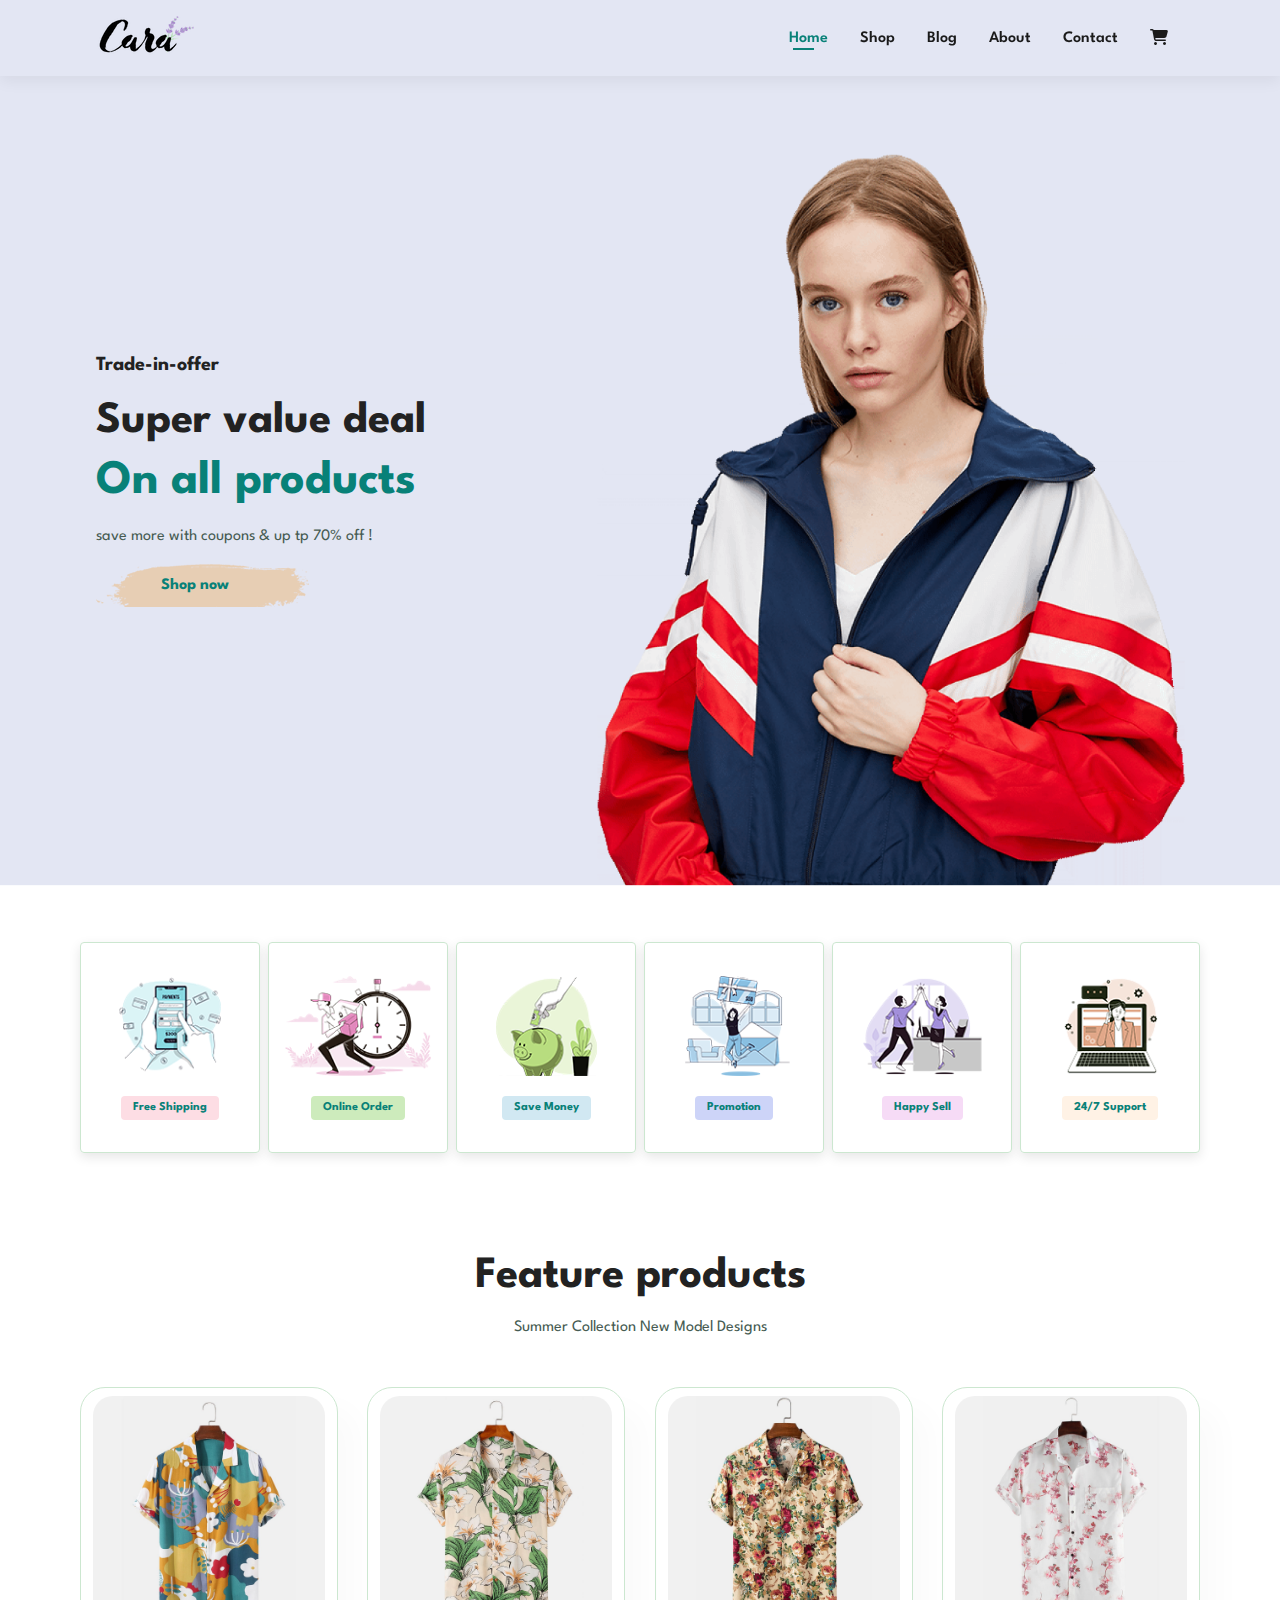
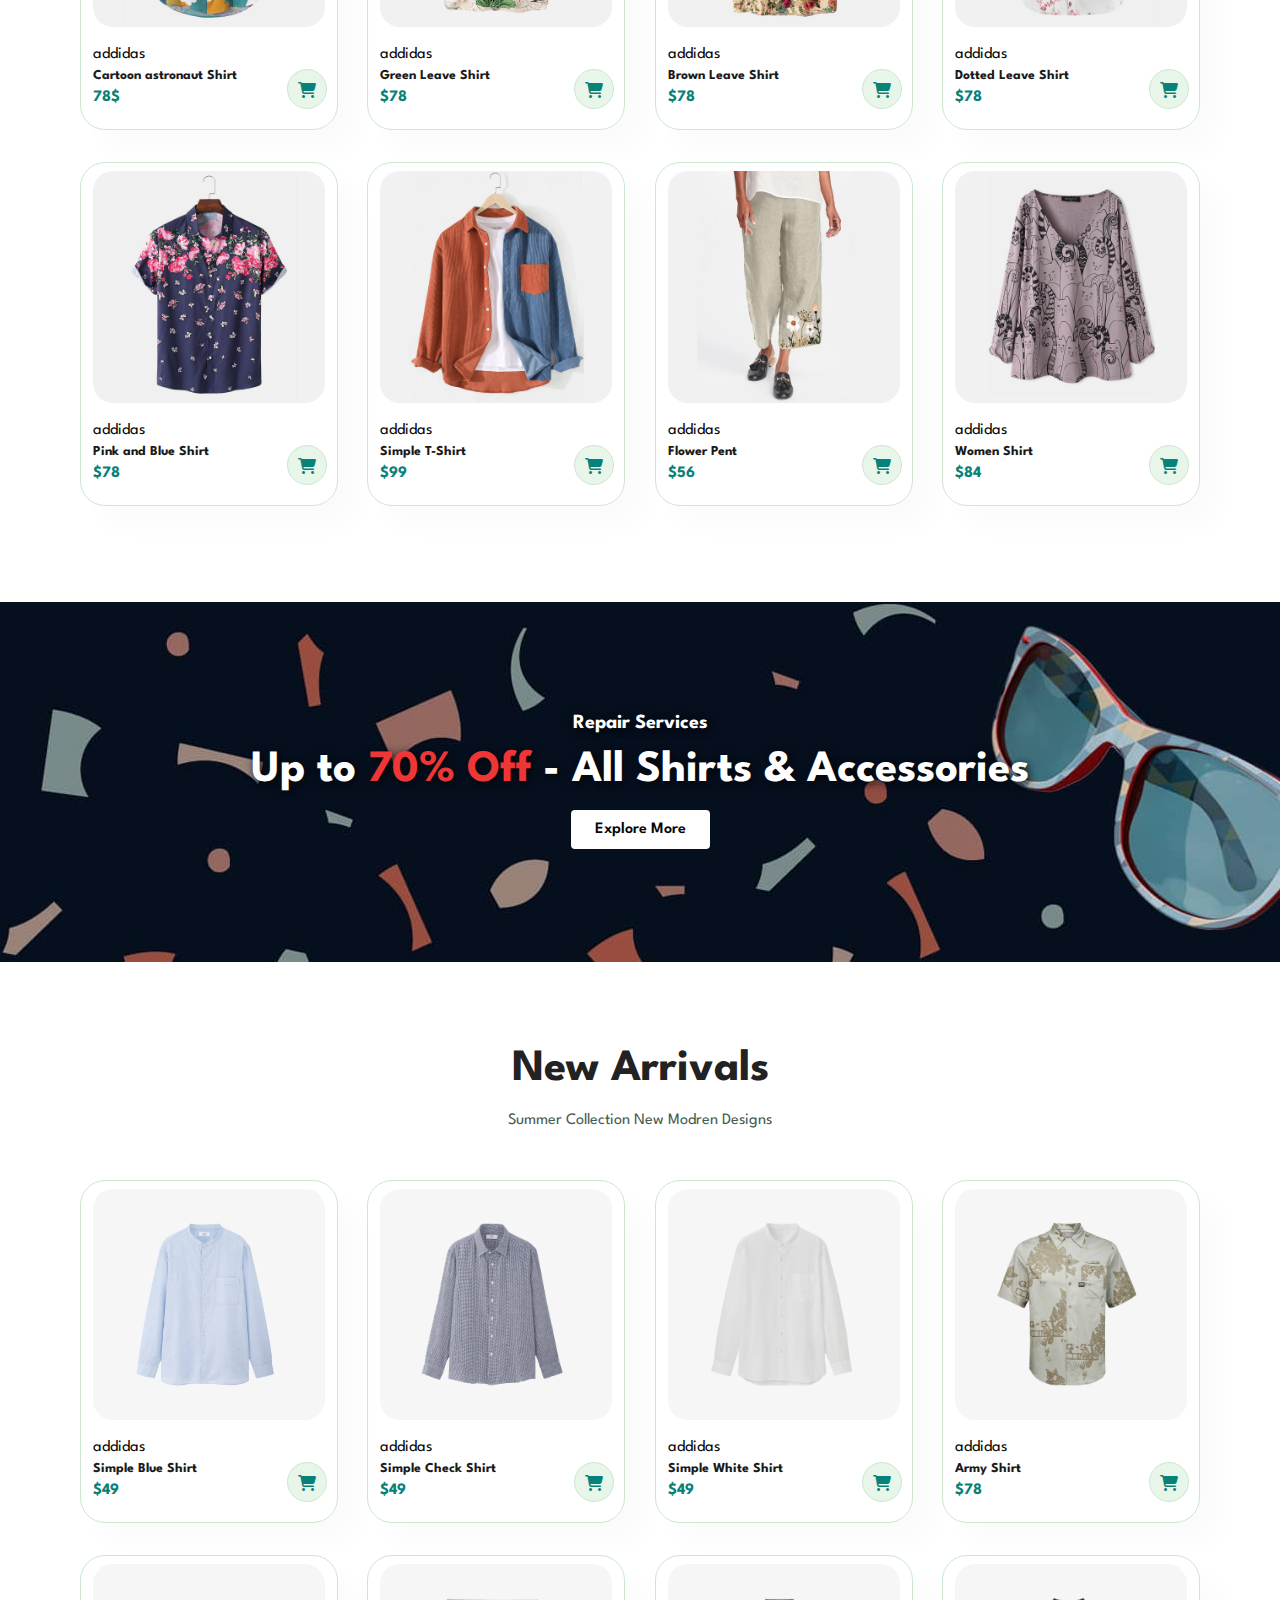
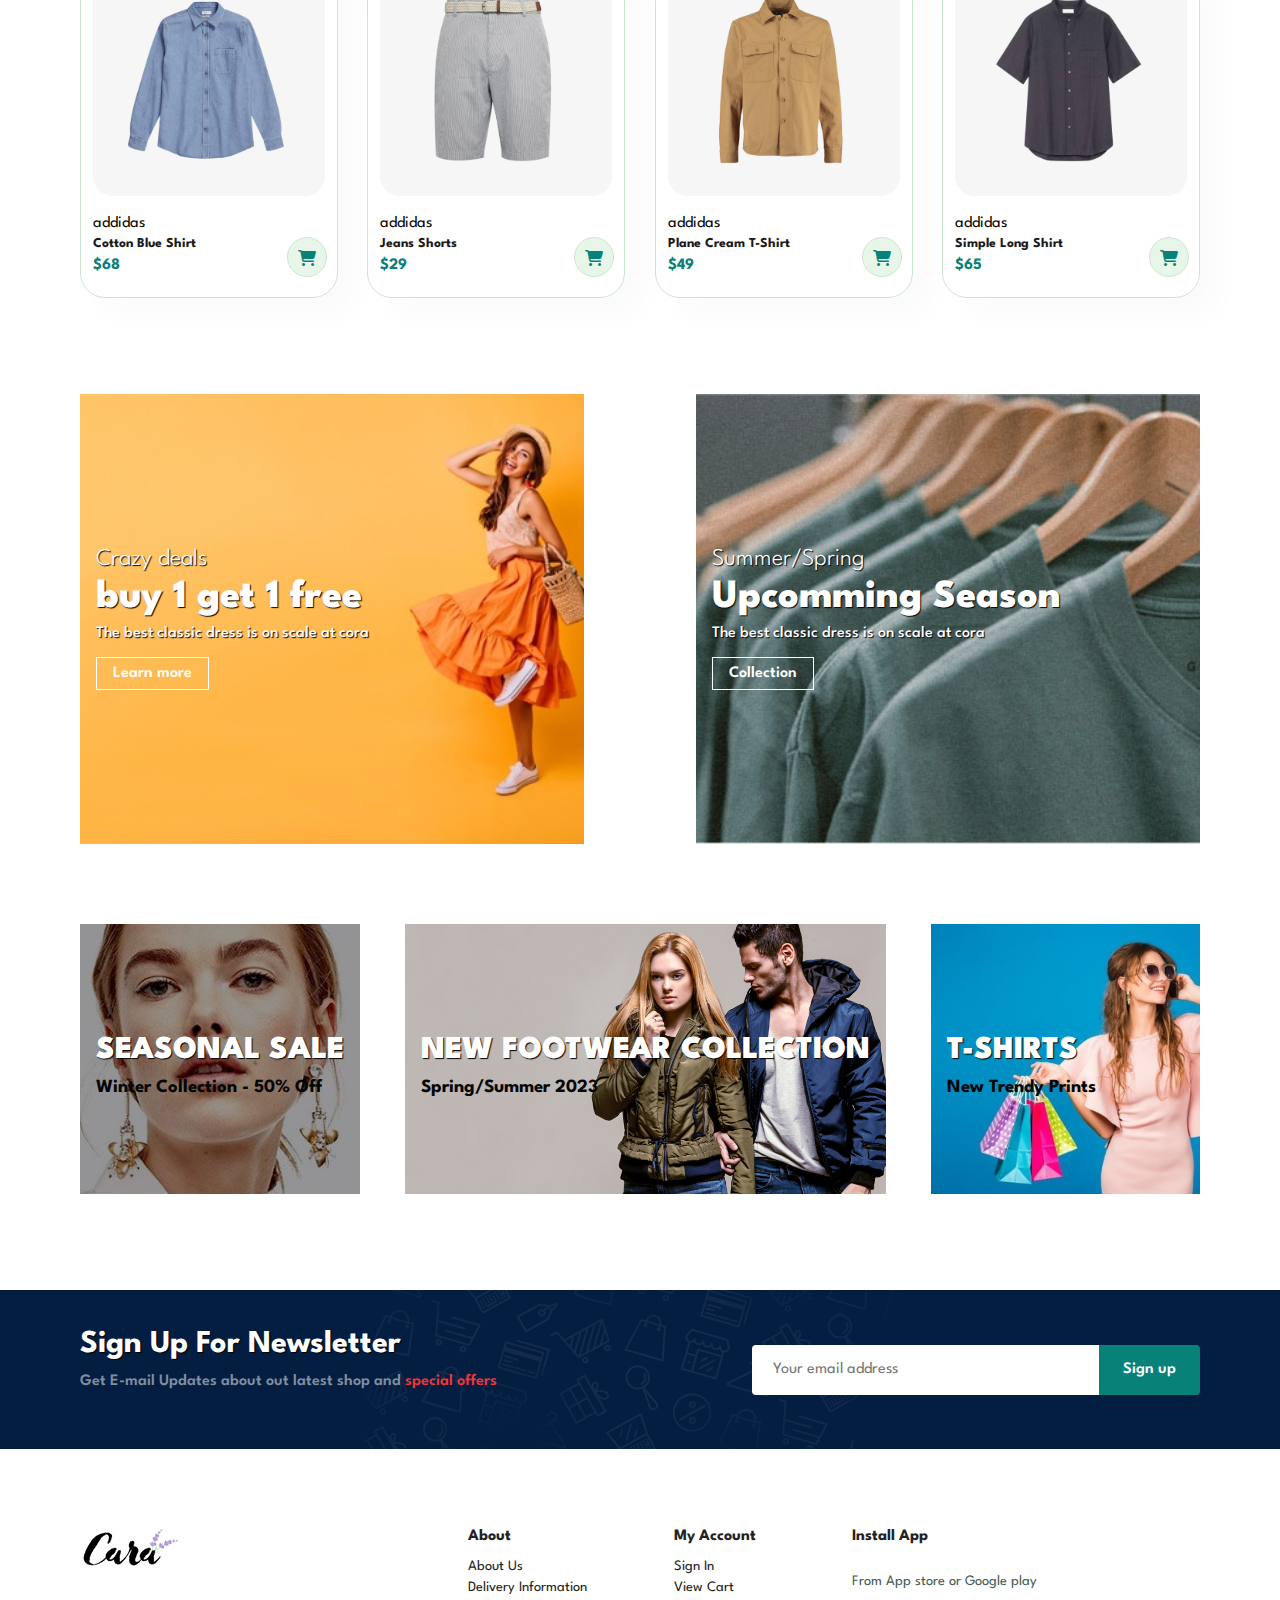
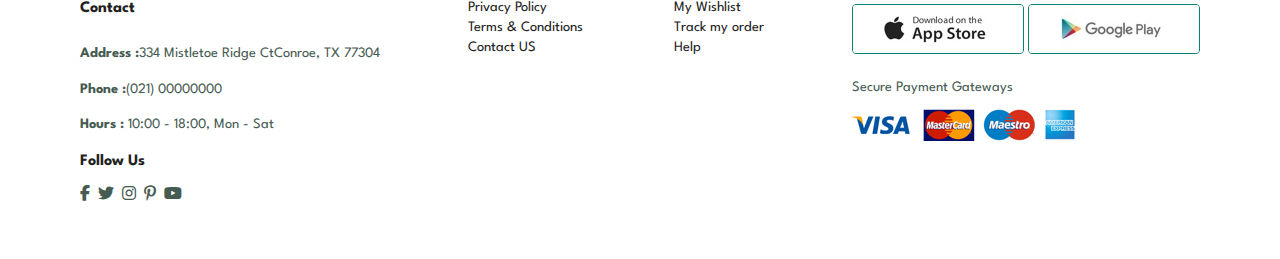
==== index.html @ b38e79e1 "commit the initial files" ====
<!DOCTYPE html>
<html lang="en">
<head>
    <meta charset="UTF-8">
    <meta http-equiv="X-UA-Compatible" content="IE=edge">
    <meta name="viewport" content="width=device-width, initial-scale=1.0">
    <link href="https://fonts.googleapis.com/css2?family=League+Spartan:wght@100;200;300;400;500;600;700;800&display=swap" rel="stylesheet">
    <link rel="stylesheet" href="https://cdnjs.cloudflare.com/ajax/libs/font-awesome/6.3.0/css/all.min.css">
    <link href="style.css" type="text/css" rel="stylesheet">
    <title>E-commerce</title>
</head>
<body>
    <section id="header">
        <a href="index.html"><img id="logo" src="images/logo.png"></a>
        <div>
            <ul id="navbar">
                <li><a class="active" href="index.html">Home</a></li>
                <li><a href="shop.html">Shop</a></li>
                <li><a href="blog.html">Blog</a></li>
                <li><a href="about.html">About</a></li>
                <li><a href="contact.html">Contact</a></li>
                <li id="shopping-cart"><a href="cart.html"><i class="fa-solid fa-cart-shopping"></i></a></li>
                <a href="#" id="close"><i class="fa fa-times"></i></a>
            </ul>
        </div>
        <div id="mobile">
            <a href="cart.html"><i class="fa-solid fa-cart-shopping"></i></a>
            <i id="bar" class="fas fa-outdent"></i>
        </div>
    </section>

    <section id="hero">
        <h4>Trade-in-offer</h4>
        <h2>Super value deal</h2>
        <h1>On all products</h1>
        <p>save more with coupons & up tp 70% off !</p>
        <button>Shop now</button>
    </section>

    <section id="feature" class="section-p1">
       <div class="fea-box">
            <img src="images/features/f1.png" alt="free shipping logo image">
            <h6>Free Shipping</h6>
       </div>
       <div class="fea-box">
            <img src="images/features/f2.png" alt="Online order logo image">
            <h6>Online Order</h6>
       </div>
       <div class="fea-box">
            <img src="images/features/f3.png" alt="Save Money logo image">
            <h6>Save Money</h6>
       </div>
       <div class="fea-box">
            <img src="images/features/f4.png" alt="Promotion logo image">
            <h6>Promotion</h6>
       </div>
       <div class="fea-box">
            <img src="images/features/f5.png" alt="Happy sell logo image">
            <h6>Happy Sell</h6>
       </div>
       <div class="fea-box">
            <img src="images/features/f6.png" alt="24/7 support logo image">
            <h6>24/7 Support</h6>
       </div> 
    </section>

    <section id="product1" class="section-p1">
        <h2>Feature products</h2>
        <p>Summer Collection New Model Designs</p>
        <div class="pro-container">
            <div class="pro">
                <img src="images/products/f1.jpg" alt="First product, branded Shirt for summer collection">
                <div class="des">
                    <span>addidas</span>
                    <h5>Cartoon astronaut Shirt</h5>
                    <h4>78$</h4>
                </div>
                <a href="#"><i class="fa-solid fa-cart-shopping cart"></i></a>
            </div>
            <div class="pro">
                <img src="images/products/f2.jpg" alt="First product, branded Shirt for summer collection">
                <div class="des">
                    <span>addidas</span>
                    <h5>Green Leave Shirt</h5>
                    <h4>$78</h4>
                </div>
                <a href="#"><i class="fa-solid fa-cart-shopping cart"></i></a>
            </div>
            <div class="pro">
                <img src="images/products/f3.jpg" alt="First product, branded Shirt for summer collection">
                <div class="des">
                    <span>addidas</span>
                    <h5>Brown Leave Shirt</h5>
                    <h4>$78</h4>
                </div>
                <a href="#"><i class="fa-solid fa-cart-shopping cart"></i></a>
            </div>
            <div class="pro">
                <img src="images/products/f4.jpg" alt="First product, branded Shirt for summer collection">
                <div class="des">
                    <span>addidas</span>
                    <h5>Dotted Leave Shirt</h5>
                    <h4>$78</h4>
                </div>
                <a href="#"><i class="fa-solid fa-cart-shopping cart"></i></a>
            </div>
            <div class="pro">
                <img src="images/products/f5.jpg" alt="First product, branded Shirt for summer collection">
                <div class="des">
                    <span>addidas</span>
                    <h5>Pink and Blue Shirt</h5>
                    <h4>$78</h4>
                </div>
                <a href="#"><i class="fa-solid fa-cart-shopping cart"></i></a>
            </div>
            <div class="pro">
                <img src="images/products/f6.jpg" alt="First product, branded Shirt for summer collection">
                <div class="des">
                    <span>addidas</span>
                    <h5>Simple T-Shirt</h5>
                    <h4>$99</h4>
                </div>
                <a href="#"><i class="fa-solid fa-cart-shopping cart"></i></a>
            </div>
            <div class="pro">
                <img src="images/products/f7.jpg" alt="First product, branded Shirt for summer collection">
                <div class="des">
                    <span>addidas</span>
                    <h5>Flower Pent</h5>
                    <h4>$56</h4>
                </div>
                <a href="#"><i class="fa-solid fa-cart-shopping cart"></i></a>
            </div>
            <div class="pro">
                <img src="images/products/f8.jpg" alt="First product, branded Shirt for summer collection">
                <div class="des">
                    <span>addidas</span>
                    <h5>Women Shirt</h5>
                    <h4>$84</h4>
                </div>
                <a href="#"><i class="fa-solid fa-cart-shopping cart"></i></a>
            </div>
        </div>
    </section>

    <section id="banner" class="section-m1">
        <h4>Repair Services</h4>
        <h2>Up to <span>70% Off</span> - All Shirts & Accessories</h2>
        <button class="btn-normal">Explore More</button>
    </section>

    <section id="product1" class="section-p1">
        <h2>New Arrivals</h2>
        <p>Summer Collection New Modren Designs</p>
        <div class="pro-container">
            <div class="pro">
                <img src="images/products/n1.jpg" alt="First product, branded Shirt for summer collection">
                <div class="des">
                    <span>addidas</span>
                    <h5>Simple Blue Shirt</h5>
                    <h4>$49</h4>
                </div>
                <a href="#"><i class="fa-solid fa-cart-shopping cart"></i></a>
            </div>
            <div class="pro">
                <img src="images/products/n2.jpg" alt="First product, branded Shirt for summer collection">
                <div class="des">
                    <span>addidas</span>
                    <h5>Simple Check Shirt</h5>
                    <h4>$49</h4>
                </div>
                <a href="#"><i class="fa-solid fa-cart-shopping cart"></i></a>
            </div>
            <div class="pro">
                <img src="images/products/n3.jpg" alt="First product, branded Shirt for summer collection">
                <div class="des">
                    <span>addidas</span>
                    <h5>Simple White Shirt</h5>
                    <h4>$49</h4>
                </div>
                <a href="#"><i class="fa-solid fa-cart-shopping cart"></i></a>
            </div>
            <div class="pro">
                <img src="images/products/n4.jpg" alt="First product, branded Shirt for summer collection">
                <div class="des">
                    <span>addidas</span>
                    <h5>Army Shirt</h5>
                    <h4>$78</h4>
                </div>
                <a href="#"><i class="fa-solid fa-cart-shopping cart"></i></a>
            </div>
            <div class="pro">
                <img src="images/products/n5.jpg" alt="First product, branded Shirt for summer collection">
                <div class="des">
                    <span>addidas</span>
                    <h5>Cotton Blue Shirt</h5>
                    <h4>$68</h4>
                </div>
                <a href="#"><i class="fa-solid fa-cart-shopping cart"></i></a>
            </div>
            <div class="pro">
                <img src="images/products/n6.jpg" alt="First product, branded Shirt for summer collection">
                <div class="des">
                    <span>addidas</span>
                    <h5>Jeans Shorts</h5>
                    <h4>$29</h4>
                </div>
                <a href="#"><i class="fa-solid fa-cart-shopping cart"></i></a>
            </div>
            <div class="pro">
                <img src="images/products/n7.jpg" alt="First product, branded Shirt for summer collection">
                <div class="des">
                    <span>addidas</span>
                    <h5>Plane Cream T-Shirt</h5>
                    <h4>$49</h4>
                </div>
                <a href="#"><i class="fa-solid fa-cart-shopping cart"></i></a>
            </div>
            <div class="pro">
                <img src="images/products/n8.jpg" alt="First product, branded Shirt for summer collection">
                <div class="des">
                    <span>addidas</span>
                    <h5>Simple Long Shirt</h5>
                    <h4>$65</h4>
                </div>
                <a href="#"><i class="fa-solid fa-cart-shopping cart"></i></a>
            </div>
        </div>
    </section>

    <section id="sm-banner" class="section-p1">
        <div class="banner-box">
            <h4>Crazy deals</h4>
            <h2>buy 1 get 1 free</h2>
            <span>The best classic dress is on scale at cora</span>
            <button class="btn-white">Learn more</button>
        </div>

        <div class="banner-box banner-box2">
            <h4>Summer/Spring</h4>
            <h2>Upcomming Season</h2>
            <span>The best classic dress is on scale at cora</span>
            <button class="btn-white">Collection</button>
        </div>
    </section>

    <section id="banner3" class="section-p1">
        <div class="banner-box">
            <h2>SEASONAL SALE</h2>
            <h3>Winter Collection - 50% Off</h3>
        </div>

        <div class="banner-box banner-box2">
            <h2>NEW FOOTWEAR COLLECTION</h2>
            <h3>Spring/Summer 2023</h3>
        </div>
        
        <div class="banner-box banner-box3">
            <h2>T-SHIRTS</h2>
            <h3>New Trendy Prints</h3>
        </div>
    </section>

    <section id="news-letter" class="section-p1 section-m1">
        <div class="news-text">
            <h4>Sign Up For Newsletter</h4>
            <p>Get E-mail Updates about out latest shop and <span>special offers</span></p>
        </div>
        <div class="news-input">
            <input type="text" placeholder="Your email address">
            <button class="btn-normal">Sign up</button>
        </div>
    </section>

    <footer class="section-p1">
        <div class="col">
            <img class="logo" src="images/logo.png">
            <h4>Contact</h4>
            <p><strong>Address :</strong>334 Mistletoe Ridge CtConroe, TX 77304</p>
            <p><strong>Phone :</strong>(021) 00000000</p>
            <p><strong>Hours :</strong> 10:00 - 18:00, Mon - Sat</p>
            <div class="follow">
                <h4>Follow Us</h4>
                <div class="icons">
                    <i class="fab fa-facebook-f"></i>
                    <i class="fab fa-twitter"></i>
                    <i class="fab fa-instagram"></i>
                    <i class="fab fa-pinterest-p"></i>
                    <i class="fab fa-youtube"></i>
                </div>
            </div>
        </div>

        <div class="col">
            <h4>About</h4>
            <a href="#">About Us</a>
            <a href="#">Delivery Information</a>
            <a href="#">Privacy Policy</a>
            <a href="#">Terms & Conditions</a>
            <a href="#">Contact US</a>
        </div>
        
        <div class="col">
            <h4>My Account</h4>
            <a href="#">Sign In</a>
            <a href="#">View Cart</a>
            <a href="#">My Wishlist</a>
            <a href="#">Track my order</a>
            <a href="#">Help</a>
        </div>

        <div class="col install">
            <h4>Install App</h4>
            <p>From App store or Google play</p>
            <div class="row">
                <img src="images/pay/app.jpg">
                <img src="images/pay/play.jpg">
            </div>
            <p>Secure Payment Gateways</p>
            <img src="images/pay/pay.png">
        </div>
    </footer>
    <script src="script.js"></script>
</body>
</html>
---- style.css ----
*{
    margin: 0;
    padding: 0;
    box-sizing: border-box;
    font-family: 'League Spartan', sans-serif;   
}
body{
    width: 100%;
}
h1{
    font-size: 3rem;
    line-height: 4rem;
    color: #222;
}

h2{
    font-size: 2.8rem;
    line-height: 3.5rem;
    color: #222;
}

h4{
    font-size: 1.25rem;
    color: #222;
}

h6{
    font-size: .75rem;
    font-weight: 700;
}

p{
    font-size: 1rem;
    color: #465b52;
    margin: 15px 0 20px 0;
}

.section-p1{
    padding: 40px 80px;
}
.section-m1{
    margin: 40px 0;
}

button.btn-normal{
    font-size: 1rem;
    font-weight: 600;
    padding: .75em 1.5em;
    background-color: #fff;
    color: #060606;
    border-radius: 4px;
    border: none;
    outline: none;
    transition: 0.2s;
    cursor: pointer;
}
button.btn-white{
    font-size: 1rem;
    font-weight: 600;
    padding: .5em 1em;
    background-color: transparent;
    color: #fff;
    border: 1px solid #fff;
    outline: none;
    transition: 0.2s;
    cursor: pointer;
}
#header{
    display: flex;
    justify-content: space-between;
    align-items: center;
    padding: 1em 6em;
    background-color: #e3e6f3;
    box-shadow: 0 5px 15px rgba(0, 0,  0, 0.06);
    z-index: 999;
    position: sticky;
    top: 0;
    left: 0;
}
#navbar{
    display: flex;
    justify-content: center;
    align-items: center;
}
#navbar li{
    list-style: none;
    padding: 0 1em;
    position: relative;
}

#navbar li a{
    text-decoration: none;
    font-weight: 600;
    font-size: 1rem;
    color: #1a1a1a;
    transition: .3s ease;
}
#navbar li a:hover,
#navbar li a.active{
    color: #088178;   
}
#navbar li a.active::after,
#navbar li a:hover::after{
    content: "";
    width: 30%;
    height: 2px;
    background: #088178;
    position: absolute;
    bottom: -4px;
    left: 20px;
}
#mobile,
#close{
    display: none;
    align-items: center;
}
/* home page*/
#hero{
    background-image: url(images/hero4.png);
    width: 100%;
    height: 90vh;
    background-size: cover;
    background-position: top 25% right 0;
    padding: 0 6em;
    display: flex;
    flex-direction: column;
    justify-content: center;
    align-items: flex-start;
}
#hero h4{
    padding-bottom: 1em;
}
#hero h1{
    color: #088178;
}
#hero button{
    background-image: url(images/button.png);
    background-repeat: no-repeat;
    background-color: transparent;
    border: none;
    color: #088178;
    padding:14px 80px 14px 65px;
    cursor: pointer;
    font-weight: 700;
    font-size: 1rem;
}
#feature{
    display: flex;
    justify-content: space-between;
    align-items: center;
    flex-wrap: wrap;
}
#feature .fea-box{
    width: 180px;
    padding: 2em 1em;
    text-align: center;
    box-shadow: rgba(0, 0, 0, 0.1) 0px 4px 12px;
    border: 1px solid #cce7d0;
    border-radius: 4px;
    margin: 1em 0;
}
#feature .fea-box:hover{
    box-shadow: rgba(0, 0, 0, 0.16) 0px 10px 36px 0px, rgba(0, 0, 0, 0.06) 0px 0px 0px 1px;
}
#feature .fea-box img {
    width: 100%;
    margin-bottom: 1em;
}
#feature .fea-box h6{
    display: inline-block;
    padding: .5em 1em;
    line-height: 1;
    border-radius: 4px;
    color: #088178;
    background-color: #fddde4;
}
#feature .fea-box:nth-child(2) h6{
   background-color: #cdebbc;
}
#feature .fea-box:nth-child(3) h6{
    background-color: #d1e8f2;
}
#feature .fea-box:nth-child(4) h6{
    background-color: #cdd4f8;
}
#feature .fea-box:nth-child(5) h6{
    background-color: #f6dbf6;
}
#feature .fea-box:nth-child(6) h6{
    background-color: #fff2e5;
}
#product1{
    text-align: center;
}
.pro-container{
    display: flex;
    padding-top: 1em;
    justify-content: space-between;
    flex-wrap: wrap;
}
#product1 .pro{
    width: 23%;
    min-width: 250px;
    padding: .5em .75em;
    border: 1px solid #cce7d0;
    border-radius: 25px;
    cursor: pointer;
    box-shadow: 20px 20px 30px rgba(0, 0, 0, 0.02);
    margin: 1em 0;
    transition: .2s ease;
    position: relative;
}
#product1 .pro:hover{
    box-shadow: 20px 20px 30px rgba(0, 0, 0, 0.06);
}
#product1 .pro img{
    width: 100%;
    border-radius: 20px;
}
#product1 .pro .des{
    text-align: start;
    padding: 1em 0;
}
#product1 .pro .des span{
    color: #060606;
    font-size: 1rem;
}   
#product1 .pro .des h5{
    color: #1a1a1a;
    padding-top: .5em;
    font-size: .85rem;
}
#product1 .pro .des h4{
    padding-top: .5em;
    font-size: 1rem;
    font-weight: 700;
    color: #088178;

}
#product1 .pro .cart{
    width: 40px;
    height: 40px;
    line-height: 40px;
    border: 1px solid #cce7d0;
    border-radius: 50px;
    background-color: #e8f6ea;
    color: #088178;
    position: absolute;
    bottom: 20px;
    right: 10px;
}
#banner{
    width: 100%;
    height: 40vh;
    display: flex;
    flex-direction: column;
    justify-content: center;
    align-items: center;
    background-image: url(images/banner/b2.jpg);
    background-size: cover;
    background-position: center;
}
#banner h4,
#banner h2{
    color: #fff;
    text-shadow: 2px 2px 8px #060606;
}
#banner h2{
    margin: .25em;
}
#banner h2 span{
    color: #ef3636;
}
#banner button:hover{
    color: #fff;
    background-color: #088178;
}

#sm-banner,
#banner3{
    display: flex;
    flex-wrap: wrap;
    justify-content: space-between;
}

#sm-banner .banner-box,
#banner3 .banner-box{
    display: flex;
    flex-direction: column;
    justify-content: center;
    align-items: flex-start;
    background-size: cover;
    background-position: center;    
    padding: 1em;
}
#sm-banner .banner-box{
    min-width: 45%;
    height: 50vh;
    background-image: url(images/banner/b17.jpg);   
}

#sm-banner .banner-box2{
    background-image: url(images/banner/b10.jpg);
}

#sm-banner .banner-box h4,
#sm-banner .banner-box h2,
#sm-banner .banner-box span,
#banner3 .banner-box h2,
#news-letter .news-text h4{
    color: #fff;
    text-shadow: .5px .5px 1px #060606;
}
#sm-banner .banner-box h4{
    font-size: 1.5rem;
    font-weight: 300;
}
#sm-banner .banner-box h2{
    font-size: 2.5rem;
    font-weight: 800 ;
}
#sm-banner .banner-box span{
    margin-bottom: 1em;
    font-size: 1rem;
    font-weight: 500;
}
#sm-banner .banner-box:hover button{
    background-color: #088178;
    border: 1px solid #088178;
}
#banner3 .banner-box{
    min-width: 24%;
    height: 30vh;
    background-image: url(images/banner/b7.jpg);
    margin-bottom: 1em;
}
#banner3 .banner-box2{
    background-image: url(images/banner/b4.jpg);
}

#banner3 .banner-box3{
    background-image: url(images/banner/b18.jpg);
}
#banner3 .banner-box h2{
    font-size: 2rem;
    font-weight: 900;
}
#banner3 .banner-box h3{
    color: #060606;
}
#news-letter{
    background-image: url(images/banner/b14.png);
    background-position: center;
    background-repeat: no-repeat;
    background-color: #041e42;
    display: flex;
    justify-content: space-between;
    align-items: center;
    flex-wrap: wrap;
}
#news-letter .news-text h4{
    font-size: 2rem;
    font-weight: 700;
}
#news-letter .news-text p{
    color: #818ea0;
    font-weight: 600;
}
#news-letter .news-text p span{
    color: #ef3636;
}
#news-letter .news-input{
    display: flex;
    width: 40%;
}
#news-letter .news-input input{
    font-size: 1rem;
    height: 3.125rem;
    padding: 0 1.25em;
    width: 100%;
    border: 1px solid transparent;
    border-radius: 4px 0 0 4px;
    outline: none;
}
#news-letter .news-input button{
    color: #fff;
    background-color: #088178;
    white-space: nowrap;
    border-radius: 0 4px 4px 0;
}
footer{
    display: flex;
    flex-wrap: wrap;
    justify-content: space-between;
}

footer .col{
    display: flex;
    flex-wrap: wrap;
    flex-direction: column;
    align-items: flex-start;
    margin-bottom: 1em;
}
footer .logo{
    margin-bottom: 2em;
}
footer h4{
    font-size: 1rem;
    padding-bottom: 1em;
}
footer p,
footer a{
    font-size: .90rem;
    margin-bottom: .5em;
}

footer a{
    text-decoration: none;
    color: #222;
}
footer .follow{
    margin-top: 1em;
}
footer .follow i{
    color: #465b52;
    padding-right: 4px;
    cursor: pointer;
}
footer .install .row img{
    border: 1px solid #088178;
    border-radius: 4px;
    cursor: pointer;
}
footer .install img{
    margin: .5em 0;
}
footer .follow i:hover,
footer a:hover{
    color: #088178;
}
/*shop page*/

#page-header{
    background-image: url(images/banner/b1.jpg);
    width: 100%;
    height: 40vh;
    background-size: cover;
    padding: 1em;
    display: flex;
    flex-direction: column;
    justify-content: center;
    align-items: center;
}
#page-header h2,
#page-header p{
    color: #fff;
    text-align: center;
}
#pagination{
    text-align: center;
}
#pagination a{
    text-decoration: none;
    color: #fff;
    background-color: #088178;
    padding: .5em .75em;
    border-radius: 4px;
    font-weight: 600;
}
#pagination a i{
    font-size: 1rem;
    font-weight: 600;
}

/* product detail page*/
#pro-details{
    display: flex;
    margin-top: 3em;
}
#pro-details .single-pro-image{
    width: 40%;
    margin-right: 3em;
}
#pro-details .single-pro-image .small-image-group{
    display: flex;
    justify-content: space-between;
}
.small-image-group .small-image-col{
    flex-basis: 24%;
    cursor: pointer;
}
#pro-details .single-product-details{
    width: 50%;
    padding-top: 2em;
}
#pro-details .single-product-details h4{
    padding: 2em 0 1em 0;
}

#pro-details .single-product-details h2{
    font-size: 1.75rem;
}
#pro-details .single-product-details select{
    display: block;
    padding: 5px 10px;
    margin-bottom: 10px;
}
#pro-details .single-product-details input{
    width: 40px;
    height: 35px;
    padding-left: 10px;
    font-size: 1rem;
    margin-right: 10px;
}
#pro-details .single-product-details input:focus{
    outline: none;
}
#pro-details .single-product-details button{
    background-color: #088178;
    color: #fff;
}
#pro-details .single-product-details span{
    line-height: 25px;
}

/* blog page */
#page-header.blog-header{
    background-image: url(images/banner/b19.jpg);
    background-position: center;
}
#blog{
    padding: 8em 8em 0 8em;
}
#blog .blog-box{
    display: flex;
    align-items: center;
    width: 100%;
    padding-bottom: 4em ;
    position: relative;
}
#blog .blog-img{
    width: 50%;
    margin-right: 3em;
}
#blog img{
    width: 100%;
    height: 50vh;
    object-fit: cover;
}

#blog .blog-detail{
    width: 50%;
}

#blog .blog-detail a{
    font-size: .75rem;
    text-decoration: none;
    color: #060606;
    font-weight: 900;
    position: relative;
    transition: 0.3s;
}
#blog .blog-detail a::after{
    content: "";
    width: 50px;
    height: 1px;
    background-color: #060606;
    position: absolute;
    top: 4px;
    right: -60px;
}
#blog .blog-detail a:hover{
    color: #088178;
}
#blog .blog-detail a:hover:after{
    background-color: #088178;
}
#blog h1{
    color: #c9cbce;
    position: absolute;
    top: -40px;
    left: 0;
    z-index: -9;
    font-weight: 700;
    font-size: 4rem;
}

/* about page */
#page-header.about-header{
    background-image: url(images/about/banner.png);
}
#about-head{
    display: flex;
    align-items: center;
}
#about-head img{
    width: 50%;
}
#about-head div{
    padding-left: 3em;
}
#about-app{
    text-align: center;
}
#about-app a{
    color: #041e42;
}
#about-app .video{
    width: 70%;
    margin: 2em auto 0 auto;
}
#about-app .video video{
    width: 100%;
    border-radius: 20px;
}

/* contact page */

#contact-details{
    display: flex;
    align-items: center;
    justify-content: space-between;
}
#contact-details .details{
    width: 40%;
}
#contact-details .details span,
#form-details form span{
    font-size: .85rem;
}
#contact-details .details h2,
#form-details form h2{
    font-size: 2rem;
    line-height: 1;
    padding: .5em 0;
}

#contact-details .details h3{
    font-size: 1.25rem;
    padding-bottom: 1em;
}
#contact-details .details li{
    list-style: none;
    display: flex;
    padding: .5em 0;
}
#contact-details .details li i{
    padding-right: 1.5em;
}
#contact-details .details li p{
    margin: 0;
}
#contact-details .map{
    width: 50%;
    height: 400px;
}
#contact-details .map iframe{
    width: 100%;
    height: 100%;
}
#form-details{
    display: flex;
    align-items: center;
    justify-content: space-between;
    border: 1px solid #088178;
    margin: 3em;
    padding: 4em;
}
#form-details form{
    width: 65%;
    display: flex;
    flex-direction: column;
    align-items: flex-start;
}
#form-details form input,
#form-details form textarea{
    width: 100%;
    padding: 12px 15px;
    outline: none;
    margin-bottom: 20px;
    border: 1px solid #088178;
}
#form-details form button{
    background-color: #088178;
    color: #fff;
}
#form-details .people .people-detail{
    padding-bottom: 25px;
    display: flex;
}
#form-details .people .people-detail img{
    width: 65px;
    height: 65px;
    object-fit: cover;
    margin-right: 15px;
}
#form-details .people .people-detail p{
    line-height: 25px;
    margin: 0;
}
#form-details .people .people-detail span{
    display: block;
    font-weight: 600;
    color: #000;
}

/* cart page */
#cart{
    overflow-x: auto;
}
#cart table{
    width: 100%;
    border-collapse: collapse;
    table-layout: fixed;
    white-space: nowrap ;
}
#cart table img{
    width: 70px;
}
#cart table td:nth-child(1){
    width: 100px;
    text-align: center;
}
#cart table td:nth-child(2){
    width: 150px;
    text-align: center;
}
#cart table td:nth-child(3){
    width: 200px;
    text-align: center;
}
#cart table td:nth-child(4),
#cart table td:nth-child(5),
#cart table td:nth-child(6){
    width: 150px;
    text-align: center;
}
#cart table td:nth-child(5) input{
    width: 50px;
    padding: 10px 5px 10px 15px;
}
#cart table thead{
    border: 1px solid #e2e9e1;
    border-right: none;
    border-left: none;
}
#cart table thead td{
    font-weight: 700;
    padding: 18px 0;
}
#cart table tbody tr td{
    padding-top: 15px;
}
#cart table tbody tr td a{
    color: #000;
}

#cart-add{
    display: flex;
    flex-wrap: wrap;
    justify-content: space-between;
}
#coupon{
    width: 50%;
    margin-bottom: 30px;
}
#coupon h3,
#subtotal h3{
    padding-bottom: 15px;
}
#coupon input{
    padding: 10px 20px;
    width: 60%;
    outline: none;
    margin-right: 10px;
    border: 1px solid #e2e9e1;
}
#coupon button,
#subtotal button{
    background-color: #088178;
    color: #fff;
    padding: 10px 20px;
}

#subtotal{
    width: 50%;
    margin-bottom: 30px;
    border: 1px solid #e2e9e1;
    padding: 30px;
}
#subtotal table{
    border-collapse: collapse;
    width: 100%;
    margin-bottom: 20px;
}
#subtotal table td{
    width: 50%;
    border: 1px solid #e2e9e1;
    padding: 10px;
    font-size: 13px;
}



@media (max-width :799px){
    .section-p1{
        padding: 40px;
    }
    #navbar {
        display: flex;
        flex-direction: column;
        justify-content: flex-start;
        align-items: flex-start;
        position: fixed;
        top: 0;
        right: -350px;
        height: 100vh;
        width: 40%;
        background-color: #E3E6F3;
        box-shadow: 0 40px 60px rgb(0, 0, 0, 0.1);
        padding: 6em 0 0 1em;
        transition: 0.3s;
    }
    #navbar.active{
        right: 0px;
    }
    #navbar li{
        margin-bottom: 1.5em;
    }
    
    #mobile{
        display: flex;
        align-items: center;
    }
    #mobile i{
        color: #1a1a1a;
        font-size: 1.25rem;
        padding-left: 1em;
    }
    #close{
        position: absolute;
        top: 30px;
        left: 30px;
        color: #222;
        font-size: 1.25rem;
        display: initial;
    }
    #shopping-cart{
        display: none;
    }
    #hero {
        height: 70vh;
        background-position: top 30% right 30%;
        padding: 0px 6em;
     }
     #feature{
        justify-content: center;
     }
     #feature .fea-box{
        margin:1em;
     }
     .pro-container {
        justify-content: center;
    }
    #product1 .pro {
        margin: 1em;
    }
    #banner {
        height: 20vh;
    }
    #banner h2 {
        margin: 0.25em;
        font-size: 2.5rem;
    }
    #sm-banner .banner-box {
        min-width: 100%;
        height: 30vh;
    }
    #banner3 {
        padding: 0 40px;
    }
    #banner3 .banner-box {
        width: 30%;
    }
    #banner3 .banner-box h2 {
        font-size: 1.5rem;
        font-weight: 900;
        line-height: 1.5;
    }
    #news-letter {
        display: block;
    }
    #news-letter .news-input {
        width: 60%;
    }

    /* conatct us page */
    #form-details {
        padding: 2em;
    }
    #form-details form {
        width: 50%;
    }
}


@media (max-width:477px) {
    .section-p1 {
        padding: 20px;
    }
    #navbar {
        width: 50%;
    }
    #header {
        padding: 1em;
    }
    h2 {
        font-size: 2rem;
    }
    h1 {
        font-size: 2.5rem;
    }   
    #hero {
        background-position: top 25% right 30%;
        padding: 0 1em;
    }
    #feature {
        justify-content: space-between;
    }
    #feature .fea-box {
        width: 155px;
        margin:0 0 1em 0;
    }
    #product1 .pro {
        width: 100%;
     }
     #banner {
        height: 40vh;
    }
    #sm-banner .banner-box {
        height: 40vh;
    }
    #sm-banner .banner-box2 {
        margin-top: 1em;
    }
    #banner3 {
        padding: 0 20px;
    }
    #banner3 .banner-box {
        width: 100%;
    }
    #news-letter .news-input {
        width: 100%;
    }
    #news-letter {
        padding: 2em 1em;
    }
    /* sproduct page*/
    #pro-details {
        display: flex;
        flex-direction: column;
    }
    #pro-details .single-pro-image {
        width: 100%;
        margin-right: 0;
    }
    #pro-details .single-product-details {
        width: 100%;
    }
    /* blog page */
    #blog {
        padding: 4em 1em 0 1em;
    }
    #blog .blog-box {
        flex-direction: column;
        align-items: flex-start;
    }
    #blog .blog-img {
        width: 100%;
        margin-right: 0;
        margin-bottom: 1em;
    }
    #blog .blog-detail {
        width: 100%;
    }
    /* about page */
    #about-head {
        flex-direction: column;
    }
    #about-head img {
        width: 100%;
        margin-bottom: 1em;
    }
    #about-head div {
        padding-left: 0;
    }
    #about-app .video {
        width: 100%;
    }
    /* contact us page */
    #contact-details {
        flex-direction: column;
    }
    #contact-details .details {
        width: 100%;
        margin-bottom: 2em;
    }
    #contact-details .map {
        width: 100%;
    }
    #form-details {
        border: 1px solid #088178;
        margin: 10px;
        padding: 30px 10px;
        flex-wrap: wrap;
    }
    #form-details form {
        width: 100%;
        margin-bottom: 2em;
    }
    /* cart page */

    #cart-add {
    flex-direction: column;
    }
    #coupon {
        width: 100%;
    }
    #subtotal {
        width: 100%;
        padding: 20px;
    }
}
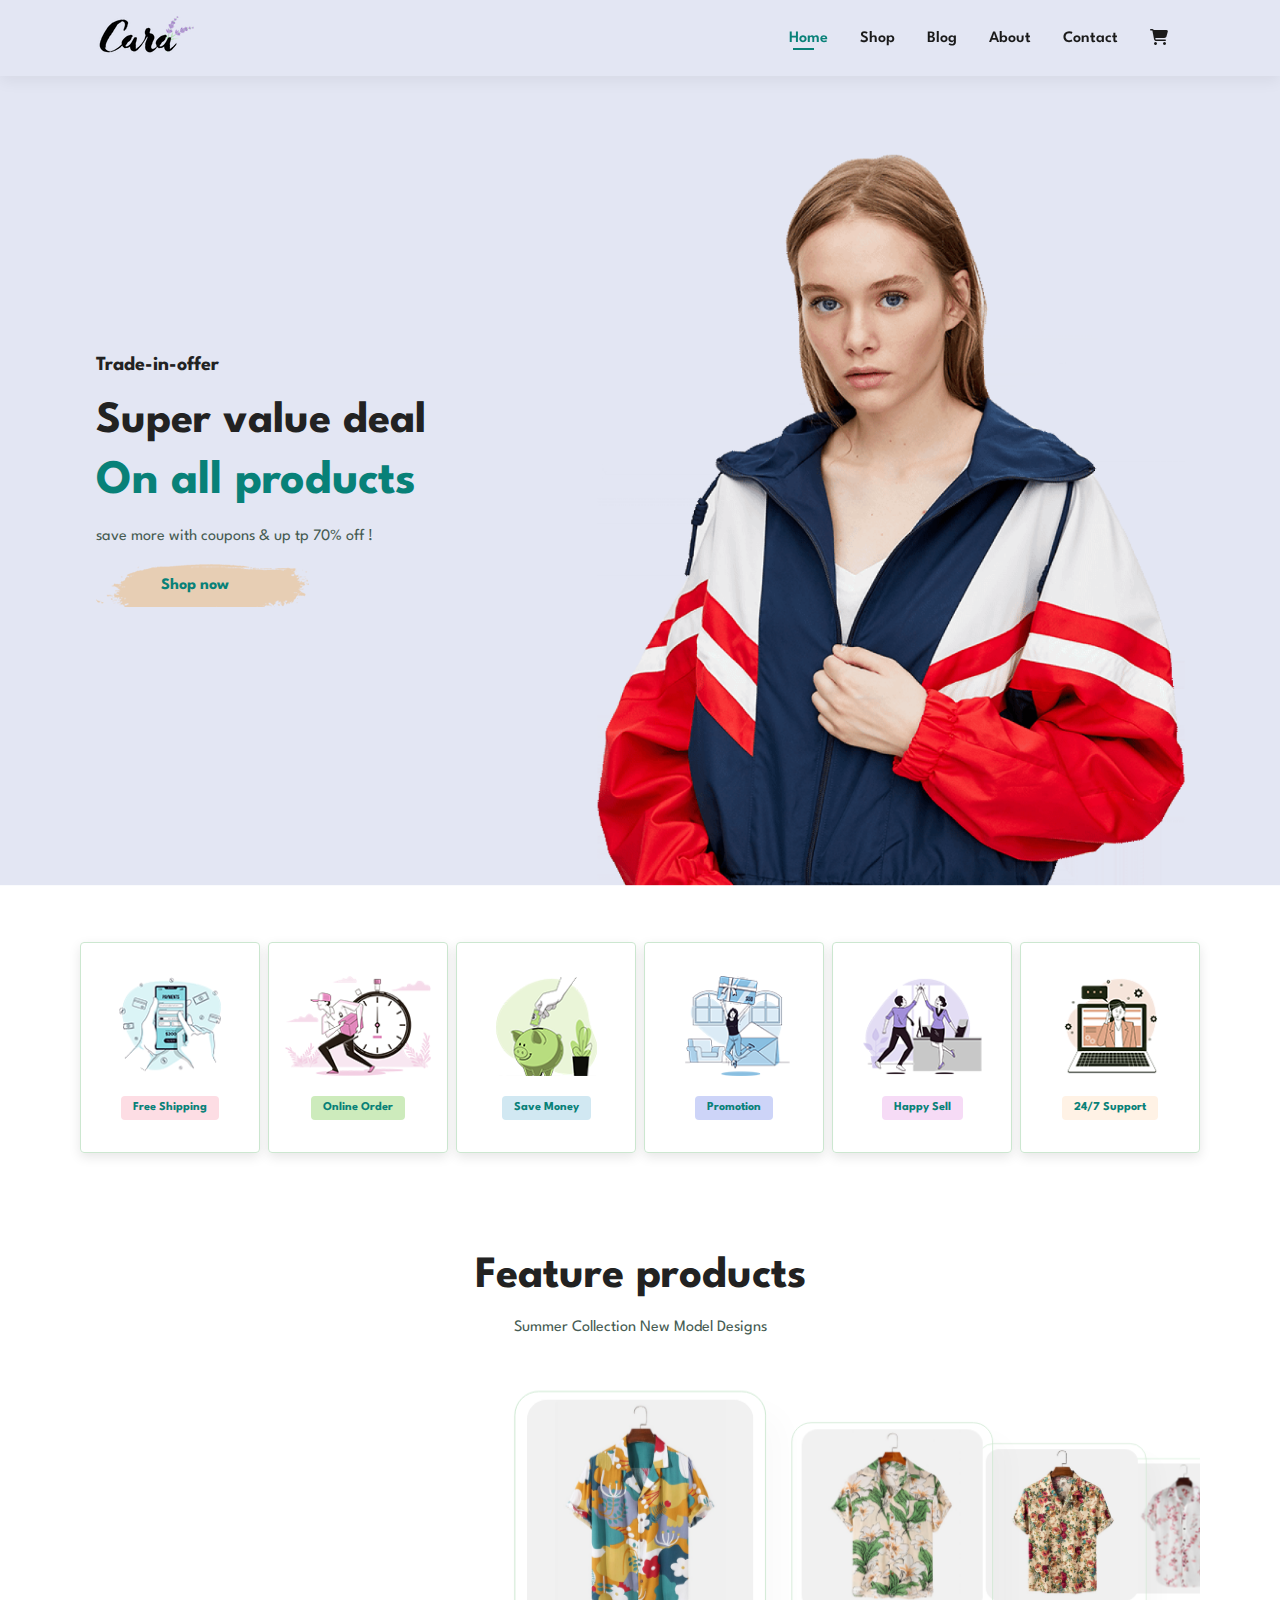
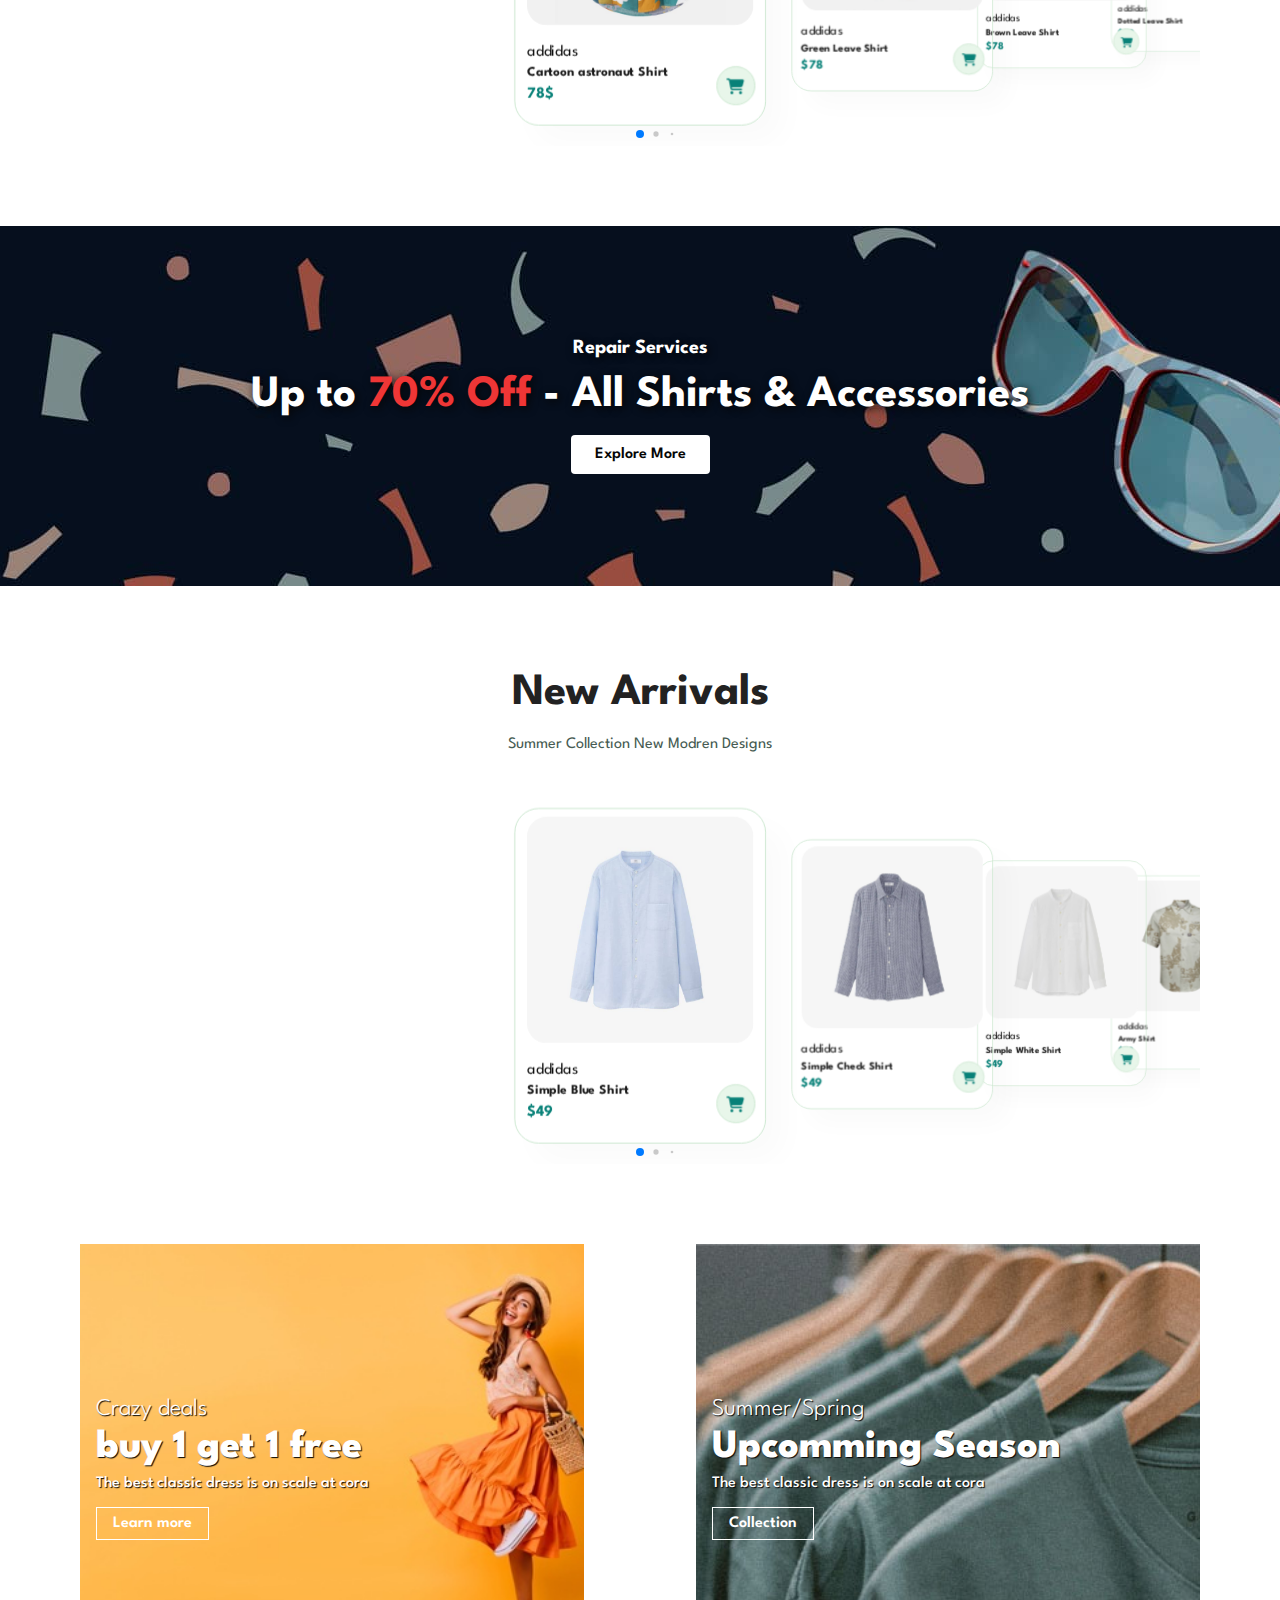
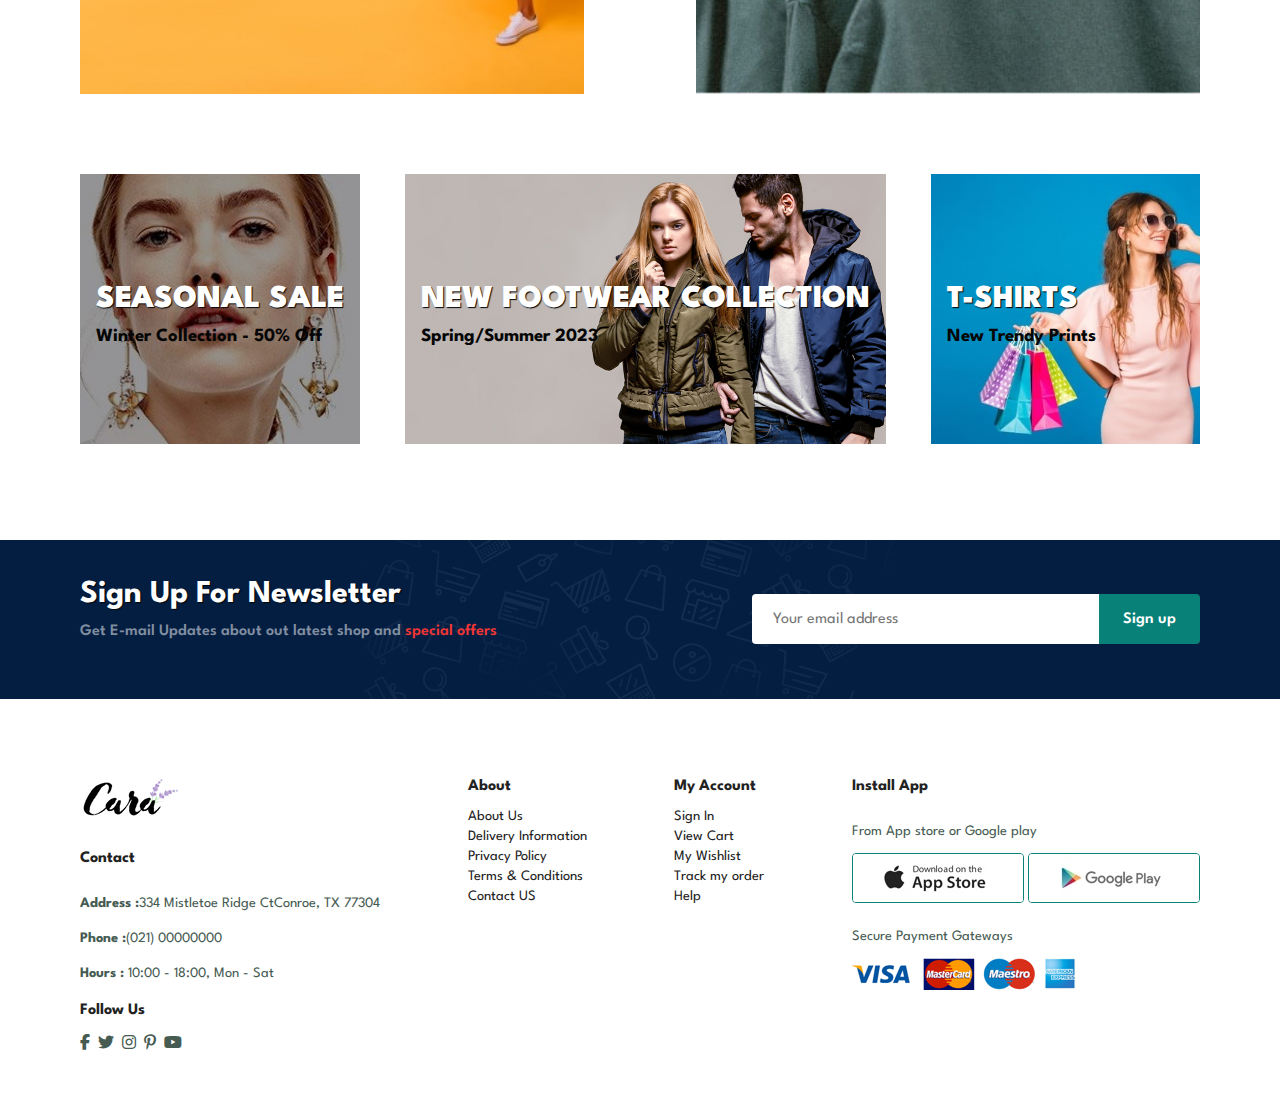
==== commit 57e11e5b: "commit the changes" ====
--- a/index.html
+++ b/index.html
@@ -7,6 +7,8 @@
     <link href="https://fonts.googleapis.com/css2?family=League+Spartan:wght@100;200;300;400;500;600;700;800&display=swap" rel="stylesheet">
     <link rel="stylesheet" href="https://cdnjs.cloudflare.com/ajax/libs/font-awesome/6.3.0/css/all.min.css">
     <link href="style.css" type="text/css" rel="stylesheet">
+    <!-- Link Swiper's CSS -->
+    <link rel="stylesheet" href="https://cdn.jsdelivr.net/npm/swiper@9/swiper-bundle.min.css" />
     <title>E-commerce</title>
 </head>
 <body>
@@ -67,79 +69,86 @@
     <section id="product1" class="section-p1">
         <h2>Feature products</h2>
         <p>Summer Collection New Model Designs</p>
-        <div class="pro-container">
-            <div class="pro">
-                <img src="images/products/f1.jpg" alt="First product, branded Shirt for summer collection">
-                <div class="des">
-                    <span>addidas</span>
-                    <h5>Cartoon astronaut Shirt</h5>
-                    <h4>78$</h4>
-                </div>
-                <a href="#"><i class="fa-solid fa-cart-shopping cart"></i></a>
+        <div class="swiper mySwiper">
+            <div class="pro-container swiper-wrapper">
+                <div class="pro swiper-slide">
+                    <img src="images/products/f1.jpg" alt="First product, branded Shirt for summer collection">
+                    <div class="des">
+                        <span>addidas</span>
+                        <h5>Cartoon astronaut Shirt</h5>
+                        <h4>78$</h4>
+                    </div>
+                    <a href="#"><i class="fa-solid fa-cart-shopping cart"></i></a>
+                </div>
+                <div class="pro swiper-slide">
+                    <img src="images/products/f2.jpg" alt="First product, branded Shirt for summer collection">
+                    <div class="des">
+                        <span>addidas</span>
+                        <h5>Green Leave Shirt</h5>
+                        <h4>$78</h4>
+                    </div>
+                    <a href="#"><i class="fa-solid fa-cart-shopping cart"></i></a>
+                </div>
+                <div class="pro swiper-slide">
+                    <img src="images/products/f3.jpg" alt="First product, branded Shirt for summer collection">
+                    <div class="des">
+                        <span>addidas</span>
+                        <h5>Brown Leave Shirt</h5>
+                        <h4>$78</h4>
+                    </div>
+                    <a href="#"><i class="fa-solid fa-cart-shopping cart"></i></a>
+                </div>
+                <div class="pro swiper-slide">
+                    <img src="images/products/f4.jpg" alt="First product, branded Shirt for summer collection">
+                    <div class="des">
+                        <span>addidas</span>
+                        <h5>Dotted Leave Shirt</h5>
+                        <h4>$78</h4>
+                    </div>
+                    <a href="#"><i class="fa-solid fa-cart-shopping cart"></i></a>
+                </div>
+                <div class="pro swiper-slide">
+                    <img src="images/products/f5.jpg" alt="First product, branded Shirt for summer collection">
+                    <div class="des">
+                        <span>addidas</span>
+                        <h5>Pink and Blue Shirt</h5>
+                        <h4>$78</h4>
+                    </div>
+                    <a href="#"><i class="fa-solid fa-cart-shopping cart"></i></a>
+                </div>
+                <div class="pro swiper-slide">
+                    <img src="images/products/f6.jpg" alt="First product, branded Shirt for summer collection">
+                    <div class="des">
+                        <span>addidas</span>
+                        <h5>Simple T-Shirt</h5>
+                        <h4>$99</h4>
+                    </div>
+                    <a href="#"><i class="fa-solid fa-cart-shopping cart"></i></a>
+                </div>
+                <div class="pro swiper-slide">
+                    <img src="images/products/f7.jpg" alt="First product, branded Shirt for summer collection">
+                    <div class="des">
+                        <span>addidas</span>
+                        <h5>Flower Pent</h5>
+                        <h4>$56</h4>
+                    </div>
+                    <a href="#"><i class="fa-solid fa-cart-shopping cart"></i></a>
+                </div>
+                <div class="pro swiper-slide">
+                    <img src="images/products/f8.jpg" alt="First product, branded Shirt for summer collection">
+                    <div class="des">
+                        <span>addidas</span>
+                        <h5>Women Shirt</h5>
+                        <h4>$84</h4>
+                    </div>
+                    <a href="#"><i class="fa-solid fa-cart-shopping cart"></i></a>
+                </div>
             </div>
-            <div class="pro">
-                <img src="images/products/f2.jpg" alt="First product, branded Shirt for summer collection">
-                <div class="des">
-                    <span>addidas</span>
-                    <h5>Green Leave Shirt</h5>
-                    <h4>$78</h4>
-                </div>
-                <a href="#"><i class="fa-solid fa-cart-shopping cart"></i></a>
-            </div>
-            <div class="pro">
-                <img src="images/products/f3.jpg" alt="First product, branded Shirt for summer collection">
-                <div class="des">
-                    <span>addidas</span>
-                    <h5>Brown Leave Shirt</h5>
-                    <h4>$78</h4>
-                </div>
-                <a href="#"><i class="fa-solid fa-cart-shopping cart"></i></a>
-            </div>
-            <div class="pro">
-                <img src="images/products/f4.jpg" alt="First product, branded Shirt for summer collection">
-                <div class="des">
-                    <span>addidas</span>
-                    <h5>Dotted Leave Shirt</h5>
-                    <h4>$78</h4>
-                </div>
-                <a href="#"><i class="fa-solid fa-cart-shopping cart"></i></a>
-            </div>
-            <div class="pro">
-                <img src="images/products/f5.jpg" alt="First product, branded Shirt for summer collection">
-                <div class="des">
-                    <span>addidas</span>
-                    <h5>Pink and Blue Shirt</h5>
-                    <h4>$78</h4>
-                </div>
-                <a href="#"><i class="fa-solid fa-cart-shopping cart"></i></a>
-            </div>
-            <div class="pro">
-                <img src="images/products/f6.jpg" alt="First product, branded Shirt for summer collection">
-                <div class="des">
-                    <span>addidas</span>
-                    <h5>Simple T-Shirt</h5>
-                    <h4>$99</h4>
-                </div>
-                <a href="#"><i class="fa-solid fa-cart-shopping cart"></i></a>
-            </div>
-            <div class="pro">
-                <img src="images/products/f7.jpg" alt="First product, branded Shirt for summer collection">
-                <div class="des">
-                    <span>addidas</span>
-                    <h5>Flower Pent</h5>
-                    <h4>$56</h4>
-                </div>
-                <a href="#"><i class="fa-solid fa-cart-shopping cart"></i></a>
-            </div>
-            <div class="pro">
-                <img src="images/products/f8.jpg" alt="First product, branded Shirt for summer collection">
-                <div class="des">
-                    <span>addidas</span>
-                    <h5>Women Shirt</h5>
-                    <h4>$84</h4>
-                </div>
-                <a href="#"><i class="fa-solid fa-cart-shopping cart"></i></a>
-            </div>
+            
+            <!-- <div class="swiper-button-next"></div>
+            <div class="swiper-button-prev"></div> -->
+            <!-- <div class="swiper-scrollbar"></div> -->
+            <div class="swiper-pagination"></div>
         </div>
     </section>
 
@@ -152,79 +161,85 @@
     <section id="product1" class="section-p1">
         <h2>New Arrivals</h2>
         <p>Summer Collection New Modren Designs</p>
-        <div class="pro-container">
-            <div class="pro">
-                <img src="images/products/n1.jpg" alt="First product, branded Shirt for summer collection">
-                <div class="des">
-                    <span>addidas</span>
-                    <h5>Simple Blue Shirt</h5>
-                    <h4>$49</h4>
-                </div>
-                <a href="#"><i class="fa-solid fa-cart-shopping cart"></i></a>
+        <div class="swiper mySwiper">
+            <div class="pro-container swiper-wrapper">
+                <div class="pro swiper-slide">
+                    <img src="images/products/n1.jpg" alt="First product, branded Shirt for summer collection">
+                    <div class="des">
+                        <span>addidas</span>
+                        <h5>Simple Blue Shirt</h5>
+                        <h4>$49</h4>
+                    </div>
+                    <a href="#"><i class="fa-solid fa-cart-shopping cart"></i></a>
+                </div>
+                <div class="pro swiper-slide">
+                    <img src="images/products/n2.jpg" alt="First product, branded Shirt for summer collection">
+                    <div class="des">
+                        <span>addidas</span>
+                        <h5>Simple Check Shirt</h5>
+                        <h4>$49</h4>
+                    </div>
+                    <a href="#"><i class="fa-solid fa-cart-shopping cart"></i></a>
+                </div>
+                <div class="pro swiper-slide">
+                    <img src="images/products/n3.jpg" alt="First product, branded Shirt for summer collection">
+                    <div class="des">
+                        <span>addidas</span>
+                        <h5>Simple White Shirt</h5>
+                        <h4>$49</h4>
+                    </div>
+                    <a href="#"><i class="fa-solid fa-cart-shopping cart"></i></a>
+                </div>
+                <div class="pro swiper-slide">
+                    <img src="images/products/n4.jpg" alt="First product, branded Shirt for summer collection">
+                    <div class="des">
+                        <span>addidas</span>
+                        <h5>Army Shirt</h5>
+                        <h4>$78</h4>
+                    </div>
+                    <a href="#"><i class="fa-solid fa-cart-shopping cart"></i></a>
+                </div>
+                <div class="pro swiper-slide">
+                    <img src="images/products/n5.jpg" alt="First product, branded Shirt for summer collection">
+                    <div class="des">
+                        <span>addidas</span>
+                        <h5>Cotton Blue Shirt</h5>
+                        <h4>$68</h4>
+                    </div>
+                    <a href="#"><i class="fa-solid fa-cart-shopping cart"></i></a>
+                </div>
+                <div class="pro swiper-slide">
+                    <img src="images/products/n6.jpg" alt="First product, branded Shirt for summer collection">
+                    <div class="des">
+                        <span>addidas</span>
+                        <h5>Jeans Shorts</h5>
+                        <h4>$29</h4>
+                    </div>
+                    <a href="#"><i class="fa-solid fa-cart-shopping cart"></i></a>
+                </div>
+                <div class="pro swiper-slide">
+                    <img src="images/products/n7.jpg" alt="First product, branded Shirt for summer collection">
+                    <div class="des">
+                        <span>addidas</span>
+                        <h5>Plane Cream T-Shirt</h5>
+                        <h4>$49</h4>
+                    </div>
+                    <a href="#"><i class="fa-solid fa-cart-shopping cart"></i></a>
+                </div>
+                <div class="pro swiper-slide">
+                    <img src="images/products/n8.jpg" alt="First product, branded Shirt for summer collection">
+                    <div class="des">
+                        <span>addidas</span>
+                        <h5>Simple Long Shirt</h5>
+                        <h4>$65</h4>
+                    </div>
+                    <a href="#"><i class="fa-solid fa-cart-shopping cart"></i></a>
+                </div>
             </div>
-            <div class="pro">
-                <img src="images/products/n2.jpg" alt="First product, branded Shirt for summer collection">
-                <div class="des">
-                    <span>addidas</span>
-                    <h5>Simple Check Shirt</h5>
-                    <h4>$49</h4>
-                </div>
-                <a href="#"><i class="fa-solid fa-cart-shopping cart"></i></a>
-            </div>
-            <div class="pro">
-                <img src="images/products/n3.jpg" alt="First product, branded Shirt for summer collection">
-                <div class="des">
-                    <span>addidas</span>
-                    <h5>Simple White Shirt</h5>
-                    <h4>$49</h4>
-                </div>
-                <a href="#"><i class="fa-solid fa-cart-shopping cart"></i></a>
-            </div>
-            <div class="pro">
-                <img src="images/products/n4.jpg" alt="First product, branded Shirt for summer collection">
-                <div class="des">
-                    <span>addidas</span>
-                    <h5>Army Shirt</h5>
-                    <h4>$78</h4>
-                </div>
-                <a href="#"><i class="fa-solid fa-cart-shopping cart"></i></a>
-            </div>
-            <div class="pro">
-                <img src="images/products/n5.jpg" alt="First product, branded Shirt for summer collection">
-                <div class="des">
-                    <span>addidas</span>
-                    <h5>Cotton Blue Shirt</h5>
-                    <h4>$68</h4>
-                </div>
-                <a href="#"><i class="fa-solid fa-cart-shopping cart"></i></a>
-            </div>
-            <div class="pro">
-                <img src="images/products/n6.jpg" alt="First product, branded Shirt for summer collection">
-                <div class="des">
-                    <span>addidas</span>
-                    <h5>Jeans Shorts</h5>
-                    <h4>$29</h4>
-                </div>
-                <a href="#"><i class="fa-solid fa-cart-shopping cart"></i></a>
-            </div>
-            <div class="pro">
-                <img src="images/products/n7.jpg" alt="First product, branded Shirt for summer collection">
-                <div class="des">
-                    <span>addidas</span>
-                    <h5>Plane Cream T-Shirt</h5>
-                    <h4>$49</h4>
-                </div>
-                <a href="#"><i class="fa-solid fa-cart-shopping cart"></i></a>
-            </div>
-            <div class="pro">
-                <img src="images/products/n8.jpg" alt="First product, branded Shirt for summer collection">
-                <div class="des">
-                    <span>addidas</span>
-                    <h5>Simple Long Shirt</h5>
-                    <h4>$65</h4>
-                </div>
-                <a href="#"><i class="fa-solid fa-cart-shopping cart"></i></a>
-            </div>
+            <!-- <div class="swiper-button-next"></div>
+            <div class="swiper-button-prev"></div> -->
+            <!-- <div class="swiper-scrollbar"></div> -->
+            <div class="swiper-pagination"></div>
         </div>
     </section>
 
@@ -321,5 +336,30 @@
         </div>
     </footer>
     <script src="script.js"></script>
+    
+ <!-- Swiper JS -->
+ <script src="https://cdn.jsdelivr.net/npm/swiper@9/swiper-bundle.min.js"></script>
+
+ <!-- Initialize Swiper -->
+ <script>
+   var swiper = new Swiper(".mySwiper", {
+     effect: "coverflow",
+     grabCursor: true,
+     centeredSlides: true,
+     slidesPerView: "auto",
+     coverflowEffect: {
+       rotate: 0,
+       stretch: 0,
+       depth: 300,
+       modifier: 1,
+       slideShadows: false,
+     },
+     pagination: {
+        el: ".swiper-pagination",
+        clickable: true,
+        dynamicBullets: true,
+     },
+   });
+ </script>
 </body>
 </html>--- a/style.css
+++ b/style.css
@@ -195,8 +195,8 @@
 .pro-container{
     display: flex;
     padding-top: 1em;
-    justify-content: space-between;
-    flex-wrap: wrap;
+    align-items: center;
+    justify-content: start;
 }
 #product1 .pro{
     width: 23%;
@@ -206,7 +206,7 @@
     border-radius: 25px;
     cursor: pointer;
     box-shadow: 20px 20px 30px rgba(0, 0, 0, 0.02);
-    margin: 1em 0;
+    margin:1em 2em;
     transition: .2s ease;
     position: relative;
 }
@@ -859,9 +859,6 @@
      #feature .fea-box{
         margin:1em;
      }
-     .pro-container {
-        justify-content: center;
-    }
     #product1 .pro {
         margin: 1em;
     }
